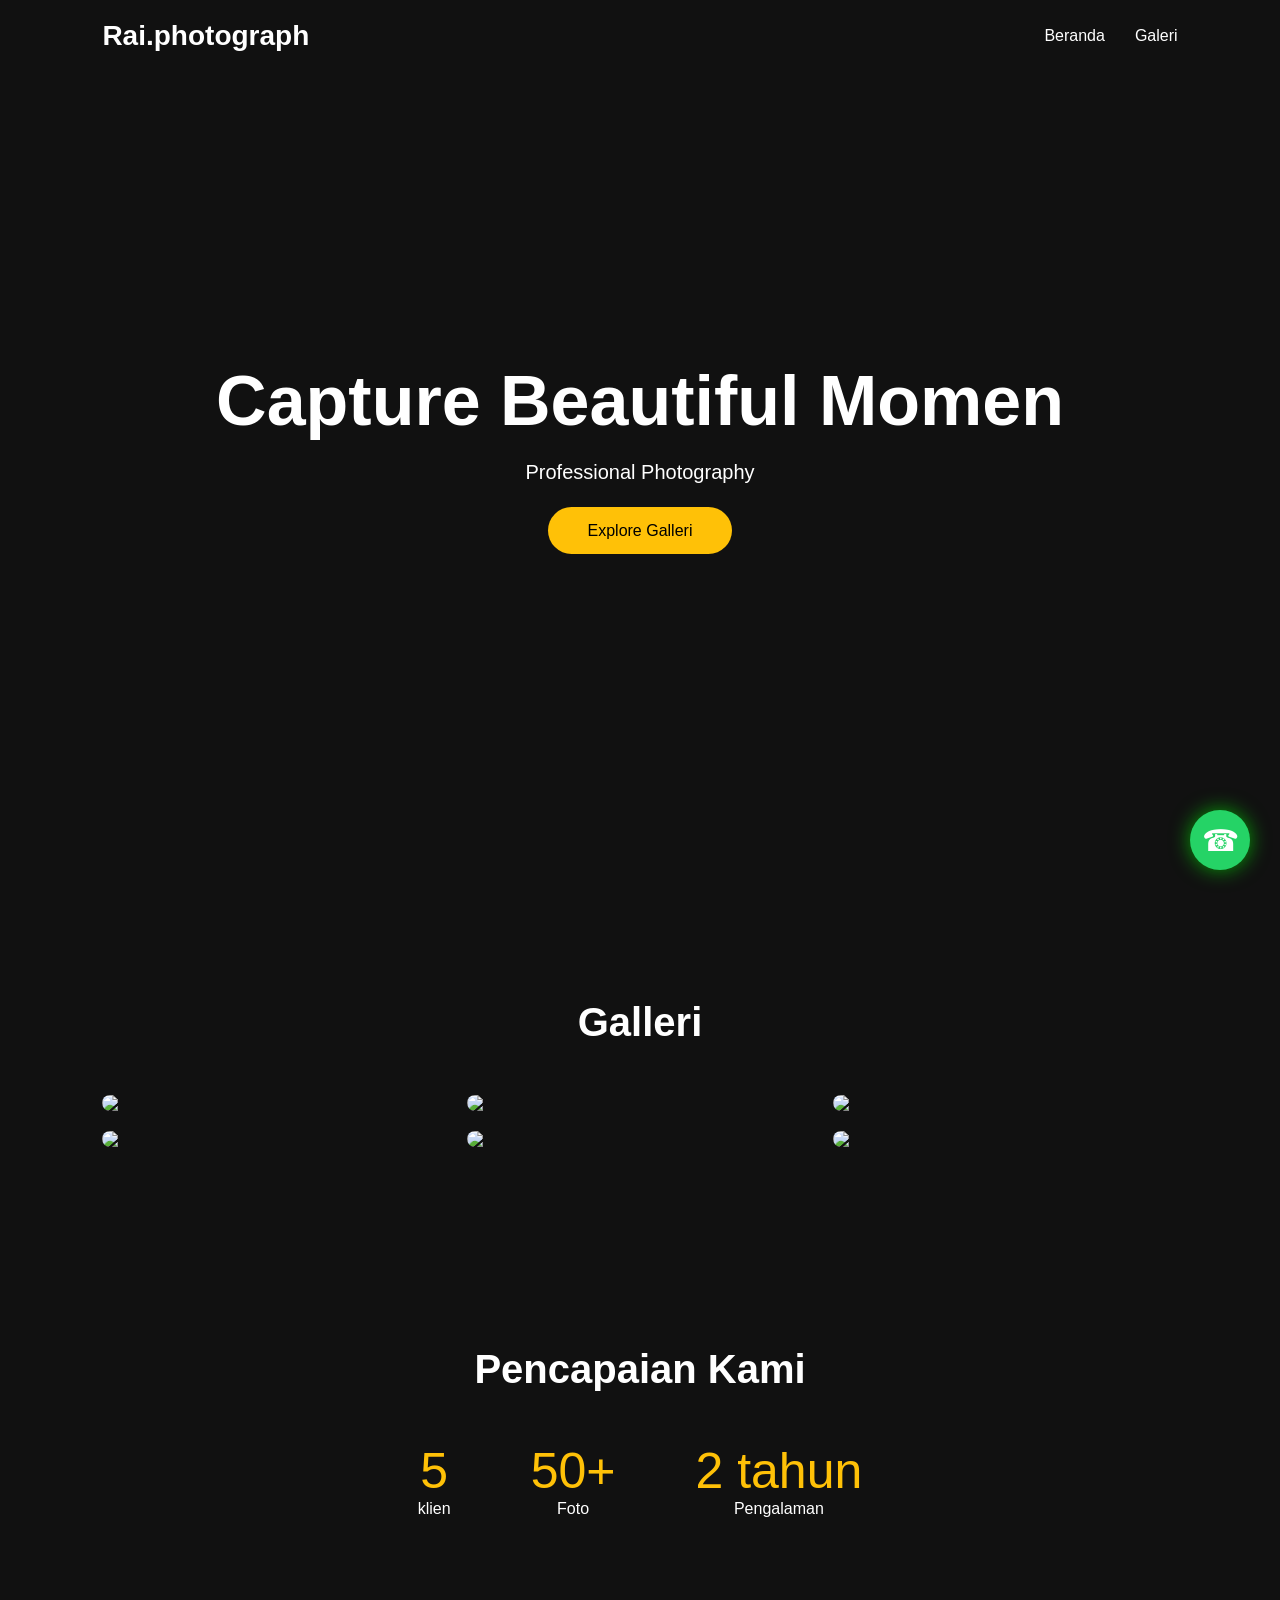
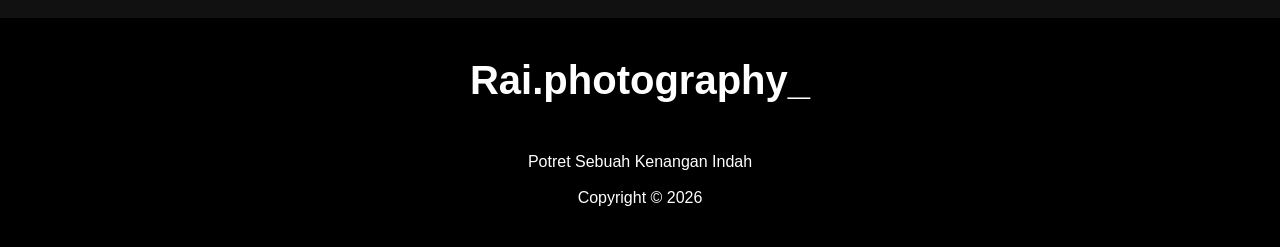
==== index.html @ 4582f789 "Add files via upload" ====
<!DOCTYPE html>
<html lang="id">
<head>
<meta charset="UTF-8">
<meta name="viewport" content="width=device-width, initial-scale=1.0">
<title>Rai.photograph_</title>

<link href="https://unpkg.com/aos@2.3.4/dist/aos.css" rel="stylesheet">

<style>

*{
margin:0;
padding:0;
box-sizing:border-box;
font-family:Segoe UI,sans-serif;
}

html{
scroll-behavior:smooth;
}

body{
background:#111;
color:white;
overflow-x:hidden;
}

/* Loading */
.loader{
position:fixed;
width:100%;
height:100%;
background:black;
display:flex;
justify-content:center;
align-items:center;
font-size:30px;
z-index:9999;
transition:1s;
}

/* Navbar */
nav{
position:fixed;
width:100%;
padding:20px 8%;
display:flex;
justify-content:space-between;
align-items:center;
z-index:1000;
transition:.4s;
}

nav.active{
background:rgba(0,0,0,.7);
backdrop-filter:blur(10px);
}

.logo{
font-size:28px;
font-weight:bold;
}

nav ul{
display:flex;
gap:30px;
list-style:none;
}

nav a{
text-decoration:none;
color:white;
}

/* Hero */
.hero{
height:100vh;
background:url("https://images.unsplash.com/photo-1500530855697-b586d89ba3ee?w=1600") center/cover;
display:flex;
justify-content:center;
align-items:center;
text-align:center;
}

.hero h1{
font-size:70px;
}

.hero p{
margin:20px 0;
font-size:20px;
}

.btn{
background:#ffc107;
padding:15px 40px;
border-radius:50px;
color:black;
text-decoration:none;
transition:.4s;
}

.btn:hover{
transform:translateY(-8px);
box-shadow:0 10px 30px gold;
}

/* Section */
section{
padding:100px 8%;
}

h2{
text-align:center;
font-size:40px;
margin-bottom:50px;
}

/* Gallery */
.grid{
display:grid;
grid-template-columns:repeat(auto-fit,minmax(300px,1fr));
gap:20px;
}

.grid img{
width:100%;
border-radius:20px;
cursor:pointer;
transition:.5s;
}

.grid img:hover{
transform:scale(1.05);
}

/* Stats */
.stats{
display:flex;
justify-content:center;
gap:80px;
flex-wrap:wrap;
text-align:center;
}

.number{
font-size:50px;
color:#ffc107;
}

/* Footer */
footer{
background:black;
padding:40px;
text-align:center;
}

/* WhatsApp */
.whatsapp{
position:fixed;
bottom:30px;
right:30px;
width:60px;
height:60px;
background:#25D366;
border-radius:50%;
display:flex;
justify-content:center;
align-items:center;
font-size:30px;
text-decoration:none;
color:white;
box-shadow:0 0 20px rgba(0,255,0,.6);
}

/* Lightbox */
.lightbox{
position:fixed;
top:0;
left:0;
width:100%;
height:100%;
background:rgba(0,0,0,.9);
display:none;
justify-content:center;
align-items:center;
z-index:999;
}

.lightbox img{
max-width:90%;
max-height:90%;
border-radius:20px;
}

@media(max-width:768px){

.hero h1{
font-size:45px;
}

nav ul{
display:none;
}

}

</style>
</head>
<body>

<div class="loader">Loading...</div>

<nav id="navbar">
<div class="logo">Rai.photograph</div>

<ul>
<li><a href="#">Beranda</a></li>
<li><a href="#gallery">Galeri</a></li>
</ul>
</nav>

<section class="hero">

<div data-aos="fade-up">
<h1>Capture Beautiful Momen</h1>
<p>Professional Photography</p>
<br>
<a href="#gallery" class="btn">Explore Galleri</a>
</div>

</section>

<section id="gallery">

<h2 data-aos="fade-up">Galleri</h2>

<div class="grid">

<img src="https://images.unsplash.com/photo-1516035069371-29a1b244cc32?w=800">

<img src="https://images.unsplash.com/photo-1492691527719-9d1e07e534b4?w=800">

<img src="https://images.unsplash.com/photo-1511285560929-80b456fea0bc?w=800">

<img src="https://images.unsplash.com/photo-1510127034890-ba27508e9f1c?w=800">

<img src="https://images.unsplash.com/photo-1504208434309-cb69f4fe52b0?w=800">

<img src="https://images.unsplash.com/photo-1516321318423-f06f85e504b3?w=800">

</div>

</section>

<section id="stats">

<h2 data-aos="fade-up">Pencapaian Kami</h2>

<div class="stats">

<div data-aos="zoom-in">
<div class="number">5</div>
klien
</div>

<div data-aos="zoom-in">
<div class="number">50+</div>
Foto
</div>

<div data-aos="zoom-in">
<div class="number">2 tahun</div>
Pengalaman
</div>

</div>

</section>

<footer>

<h2>Rai.photography_</h2>
<p>Potret Sebuah Kenangan Indah</p>
<br>
Copyright © 2026

</footer>

<a class="whatsapp"
href="https://wa.me/6282299663659">
☎
</a>

<div class="lightbox">
<img src="">
</div>

<script src="https://unpkg.com/aos@2.3.4/dist/aos.js"></script>

<script>

AOS.init();

window.onload=function(){
document.querySelector(".loader").style.opacity="0";
setTimeout(()=>{
document.querySelector(".loader").style.display="none";
},1000);
}

window.addEventListener("scroll",()=>{
if(window.scrollY>50){
navbar.classList.add("active");
}
else{
navbar.classList.remove("active");
}
});

let images=document.querySelectorAll(".grid img");
let lightbox=document.querySelector(".lightbox");
let imgBox=document.querySelector(".lightbox img");

images.forEach(img=>{
img.onclick=()=>{
lightbox.style.display="flex";
imgBox.src=img.src;
}
});

lightbox.onclick=()=>{
lightbox.style.display="none";
}

</script>

</body>
</html>
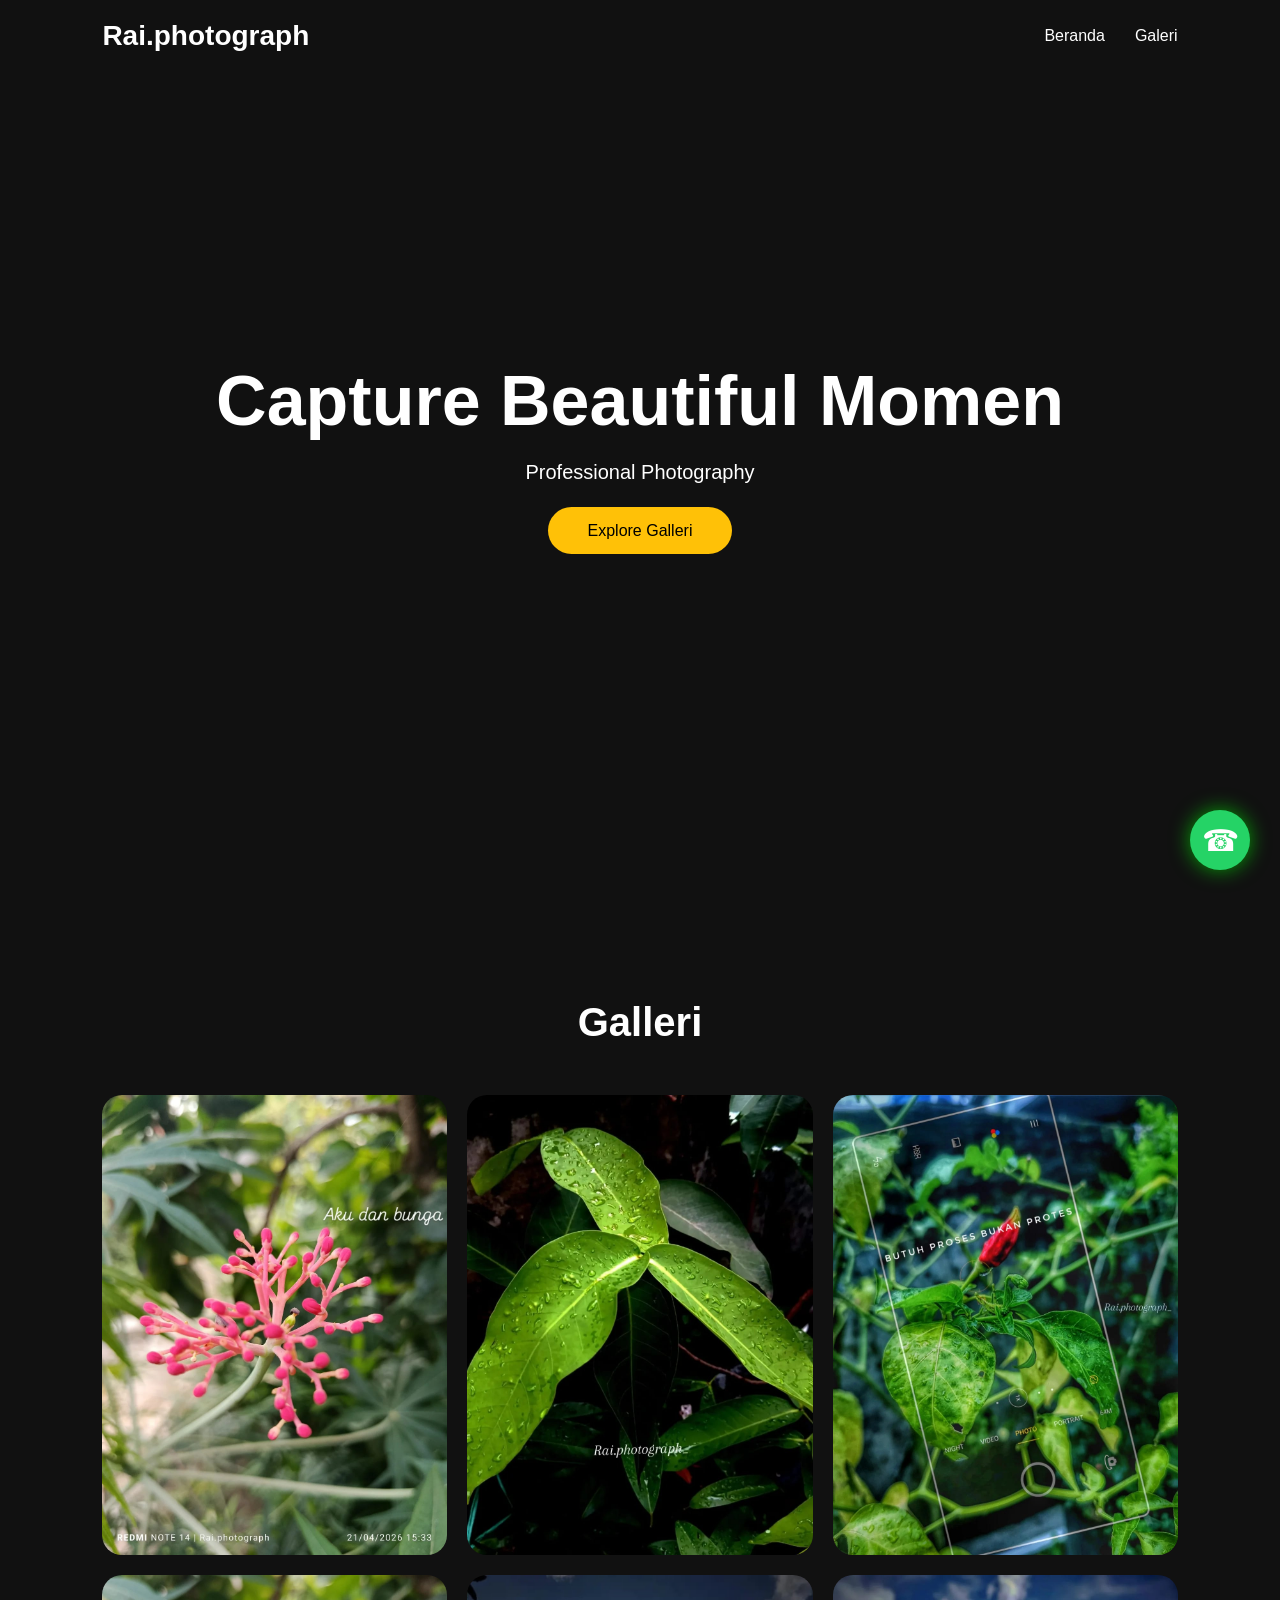
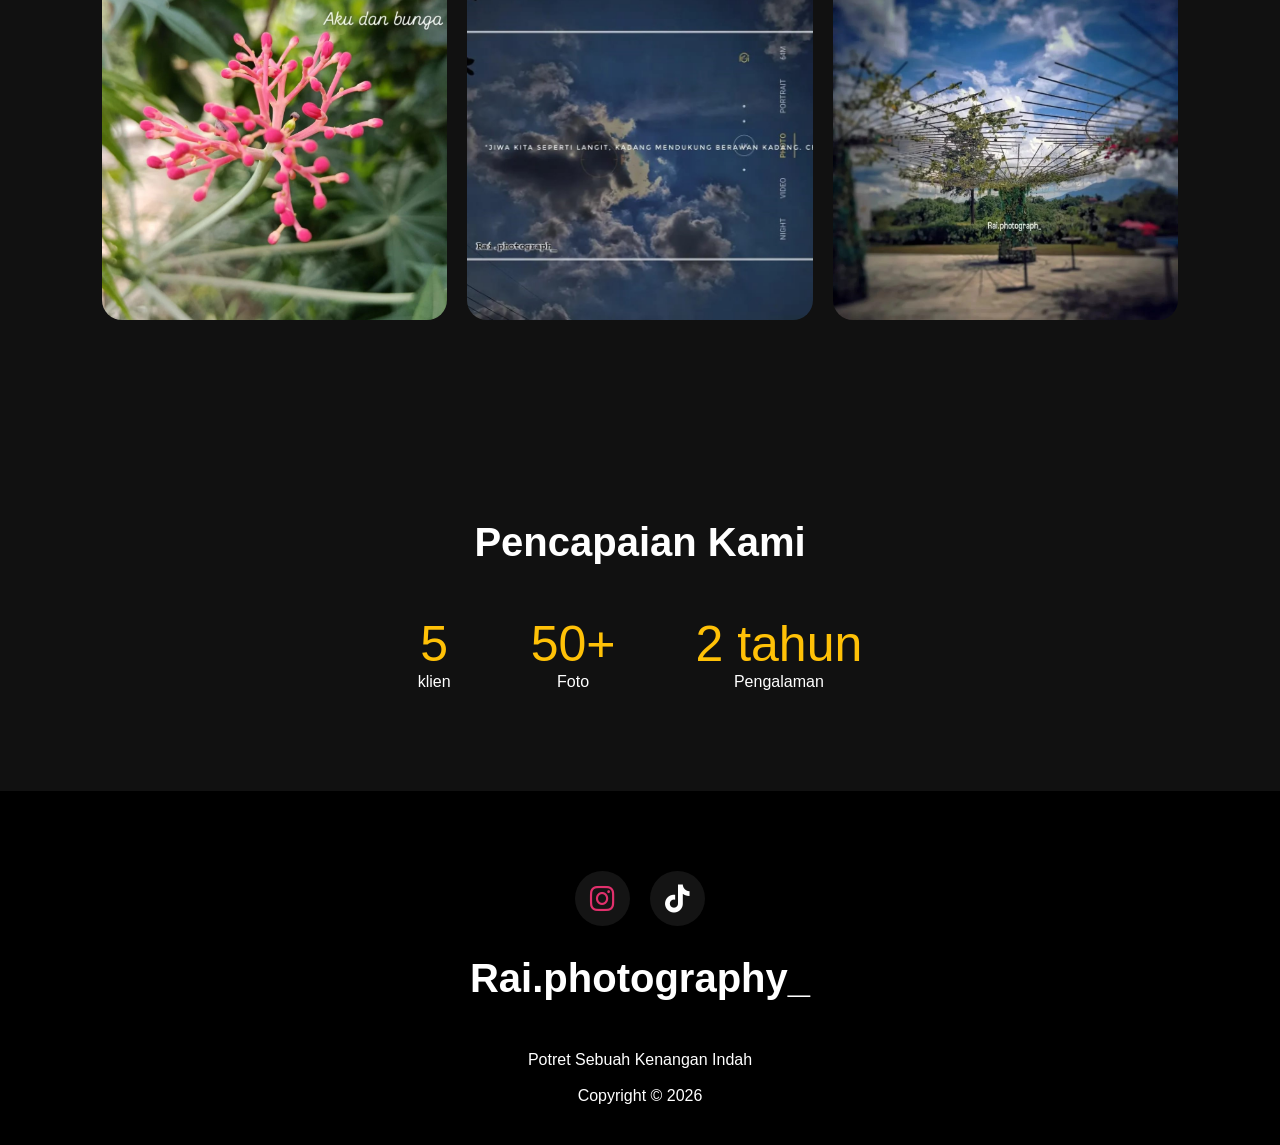
==== commit 97157a41: "Add files via upload" ====
--- a/index.html
+++ b/index.html
@@ -3,9 +3,17 @@
 <head>
 <meta charset="UTF-8">
 <meta name="viewport" content="width=device-width, initial-scale=1.0">
+
 <title>Rai.photograph_</title>
 
+<link rel="icon" type="image/jpg" href="camera.jpg">
+<link rel="stylesheet" href="style.css">
+<!-- AOS -->
 <link href="https://unpkg.com/aos@2.3.4/dist/aos.css" rel="stylesheet">
+
+<!-- Font Awesome -->
+<link rel="stylesheet"
+href="https://cdnjs.cloudflare.com/ajax/libs/font-awesome/6.7.2/css/all.min.css">
 
 <style>
 
@@ -76,7 +84,7 @@
 /* Hero */
 .hero{
 height:100vh;
-background:url("https://images.unsplash.com/photo-1500530855697-b586d89ba3ee?w=1600") center/cover;
+background:url("https://4.bp.blogspot.com/-U7oGqCDYYXY/WUEA13jN6tI/AAAAAAAAAb8/EFGuWNP_L8g3iAiCH34WhtbXb60toRZ8ACLcBGAs/s1600/Raja%2BAmpat.png") center/cover;
 display:flex;
 justify-content:center;
 align-items:center;
@@ -227,7 +235,7 @@
 <h1>Capture Beautiful Momen</h1>
 <p>Professional Photography</p>
 <br>
-<a href="#gallery" class="btn">Explore Galleri</a>
+<a href="gallery.html" class="btn">Explore Galleri</a>
 </div>
 
 </section>
@@ -238,17 +246,17 @@
 
 <div class="grid">
 
-<img src="https://images.unsplash.com/photo-1516035069371-29a1b244cc32?w=800">
-
-<img src="https://images.unsplash.com/photo-1492691527719-9d1e07e534b4?w=800">
-
-<img src="https://images.unsplash.com/photo-1511285560929-80b456fea0bc?w=800">
-
-<img src="https://images.unsplash.com/photo-1510127034890-ba27508e9f1c?w=800">
-
-<img src="https://images.unsplash.com/photo-1504208434309-cb69f4fe52b0?w=800">
-
-<img src="https://images.unsplash.com/photo-1516321318423-f06f85e504b3?w=800">
+<img src="alam 2.jpg">
+
+<img src="alam 4.jpg">
+
+<img src="alam.jpg">
+
+<img src="aku dan bunga.jpg">
+
+<img src="alam 5.jpg">
+
+<img src="HANS.jpg">
 
 </div>
 
@@ -280,6 +288,19 @@
 </section>
 
 <footer>
+    <div class="social-media">
+
+<a href="https://www.instagram.com/rai.photograph_/"
+target="_blank">
+<i class="fa-brands fa-instagram"></i>
+</a>
+
+<a href="https://www.tiktok.com/@rai.photograph_"
+target="_blank">
+<i class="fa-brands fa-tiktok"></i>
+</a>
+
+</div>
 
 <h2>Rai.photography_</h2>
 <p>Potret Sebuah Kenangan Indah</p>
--- a/style.css
+++ b/style.css
@@ -0,0 +1,35 @@
+.social-media{
+display:flex;
+justify-content:center;
+gap:20px;
+margin-top:40px;
+margin-bottom:30px;
+}
+
+.social-media a{
+width:55px;
+height:55px;
+background:rgba(255,255,255,.08);
+border-radius:50%;
+display:flex;
+justify-content:center;
+align-items:center;
+font-size:28px;
+color:white;
+text-decoration:none;
+transition:.4s;
+}
+
+.social-media a:hover{
+transform:translateY(-8px);
+background:#222;
+box-shadow:0 0 20px rgba(255,255,255,.2);
+}
+
+.fa-instagram{
+color:#E1306C;
+}
+
+.fa-tiktok{
+color:white;
+}
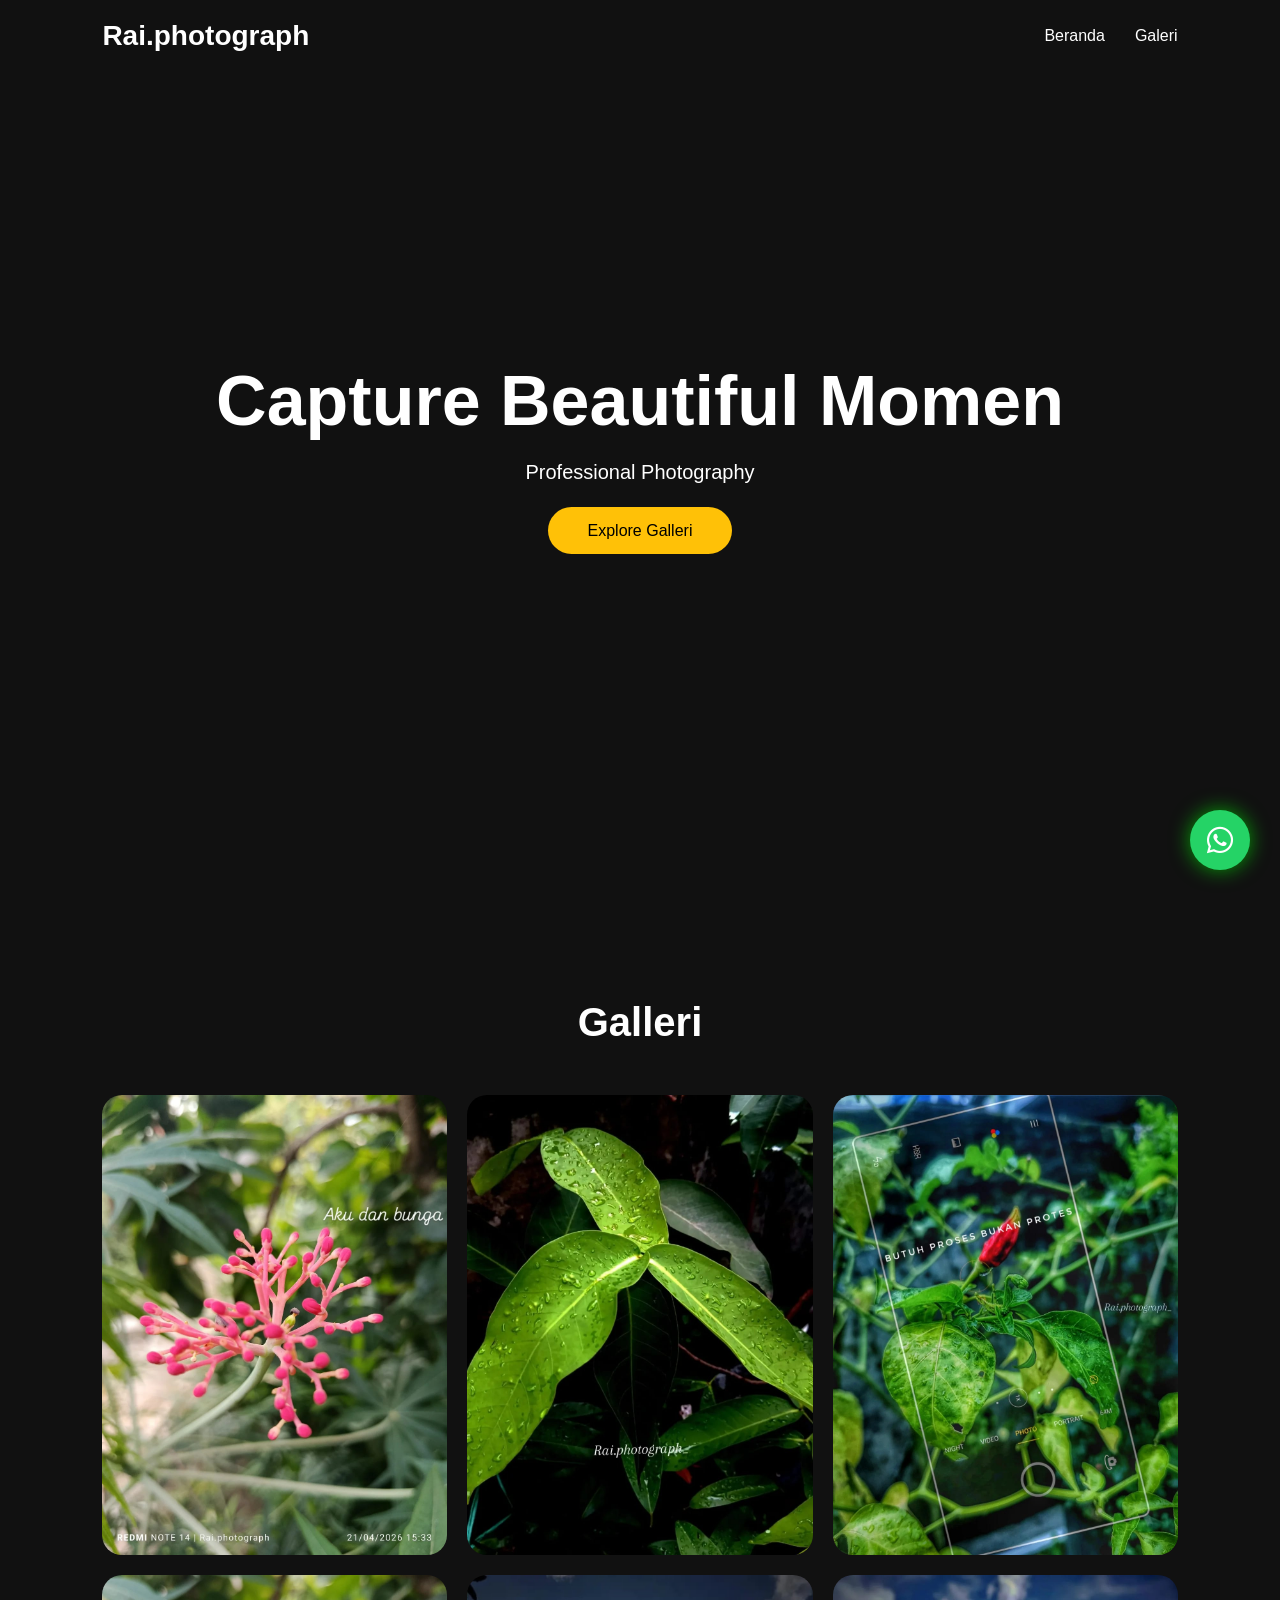
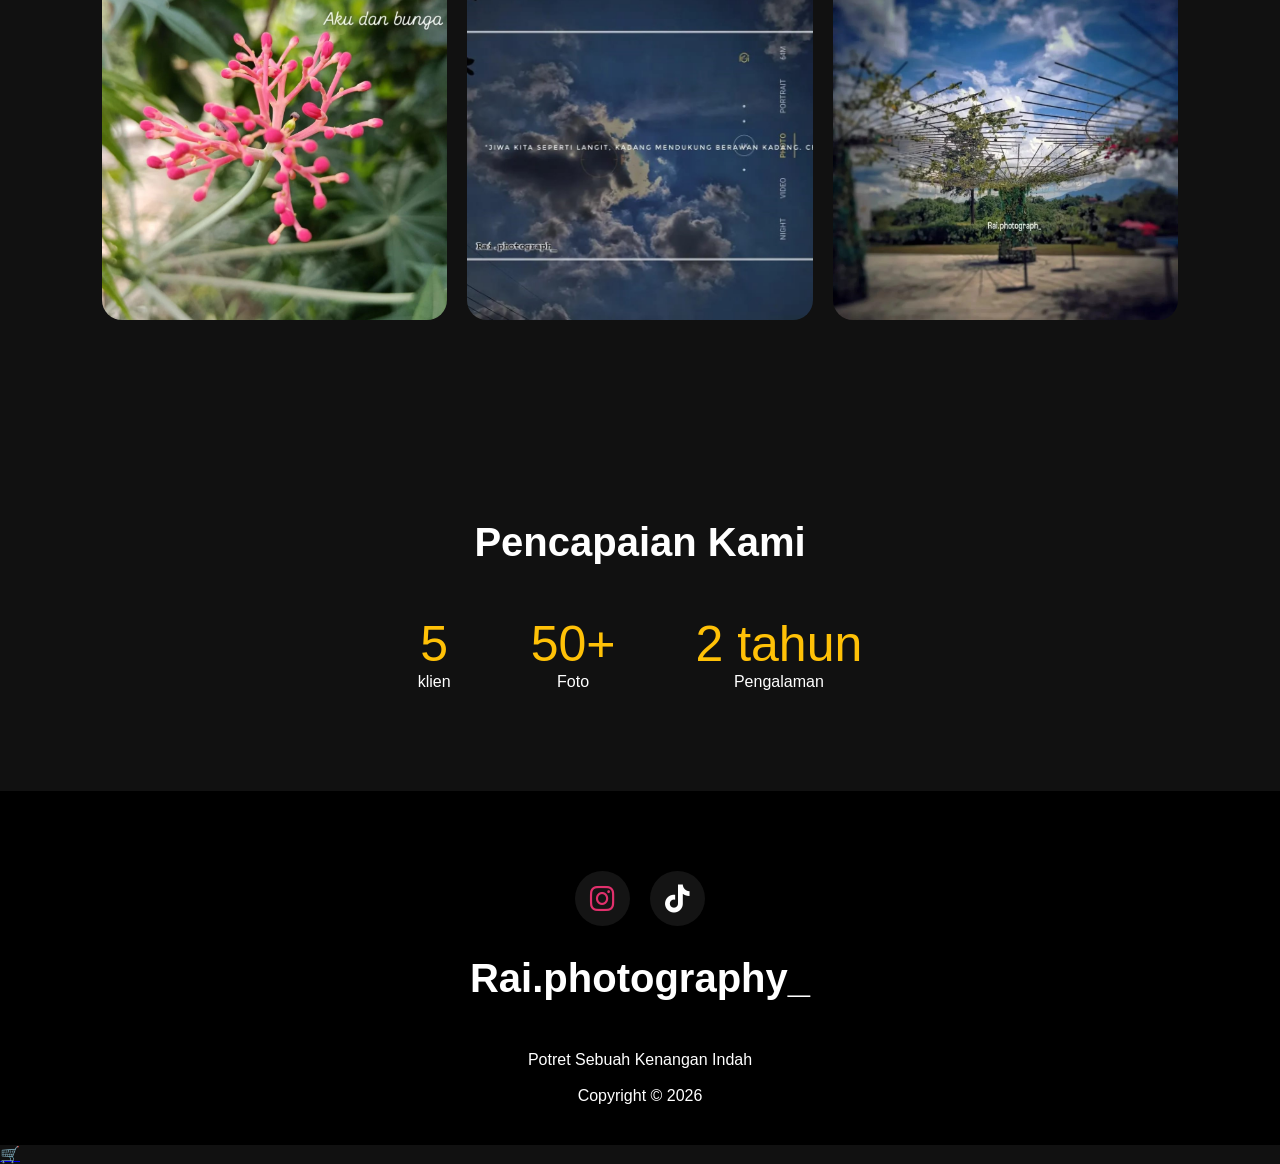
==== commit f139ef2f: "Add files via upload" ====
--- a/index.html
+++ b/index.html
@@ -1,19 +1,22 @@
 <!DOCTYPE html>
 <html lang="id">
-<head>
-<meta charset="UTF-8">
-<meta name="viewport" content="width=device-width, initial-scale=1.0">
-
-<title>Rai.photograph_</title>
-
-<link rel="icon" type="image/jpg" href="camera.jpg">
-<link rel="stylesheet" href="style.css">
+    <head>
+        <meta charset="UTF-8">
+        <meta name="viewport" content="width=device-width, initial-scale=1.0">
+        
+        <title>Rai.photograph_</title>
+        
+        <link rel="icon" type="image/jpg" href="camera.jpg">
+        <link rel="stylesheet" href="style.css">
 <!-- AOS -->
 <link href="https://unpkg.com/aos@2.3.4/dist/aos.css" rel="stylesheet">
 
 <!-- Font Awesome -->
 <link rel="stylesheet"
 href="https://cdnjs.cloudflare.com/ajax/libs/font-awesome/6.7.2/css/all.min.css">
+<link rel="preconnect" href="https://fonts.googleapis.com">
+<link rel="preconnect" href="https://fonts.gstatic.com" crossorigin>
+<link href="https://fonts.googleapis.com/css2?family=Cinzel:wght@600&display=swap" rel="stylesheet">
 
 <style>
 
@@ -236,6 +239,7 @@
 <p>Professional Photography</p>
 <br>
 <a href="gallery.html" class="btn">Explore Galleri</a>
+<div class="button-group">
 </div>
 
 </section>
@@ -264,7 +268,7 @@
 
 <section id="stats">
 
-<h2 data-aos="fade-up">Pencapaian Kami</h2>
+<h2 class="achievement-title" data-aos="fade-up">Pencapaian Kami</h2>
 
 <div class="stats">
 
@@ -311,7 +315,17 @@
 
 <a class="whatsapp"
 href="https://wa.me/6282299663659">
-☎
+<i class="fa-brands fa-whatsapp"></i>
+</a>
+
+<a class="marketplace"
+href="https://link-marketplace-kamu.com"
+target="_blank">
+🛒
+</a>
+
+<div class="lightbox">
+<img src="">
 </a>
 
 <div class="lightbox">
@@ -352,10 +366,15 @@
 });
 
 lightbox.onclick=()=>{
-lightbox.style.display="none";
+    lightbox.classList.add("closing");
+
+    setTimeout(()=>{
+        lightbox.style.display="none";
+        lightbox.classList.remove("closing");
+    },400);
 }
 
 </script>
-
+<script src="script.js"></script>
 </body>
 </html>
